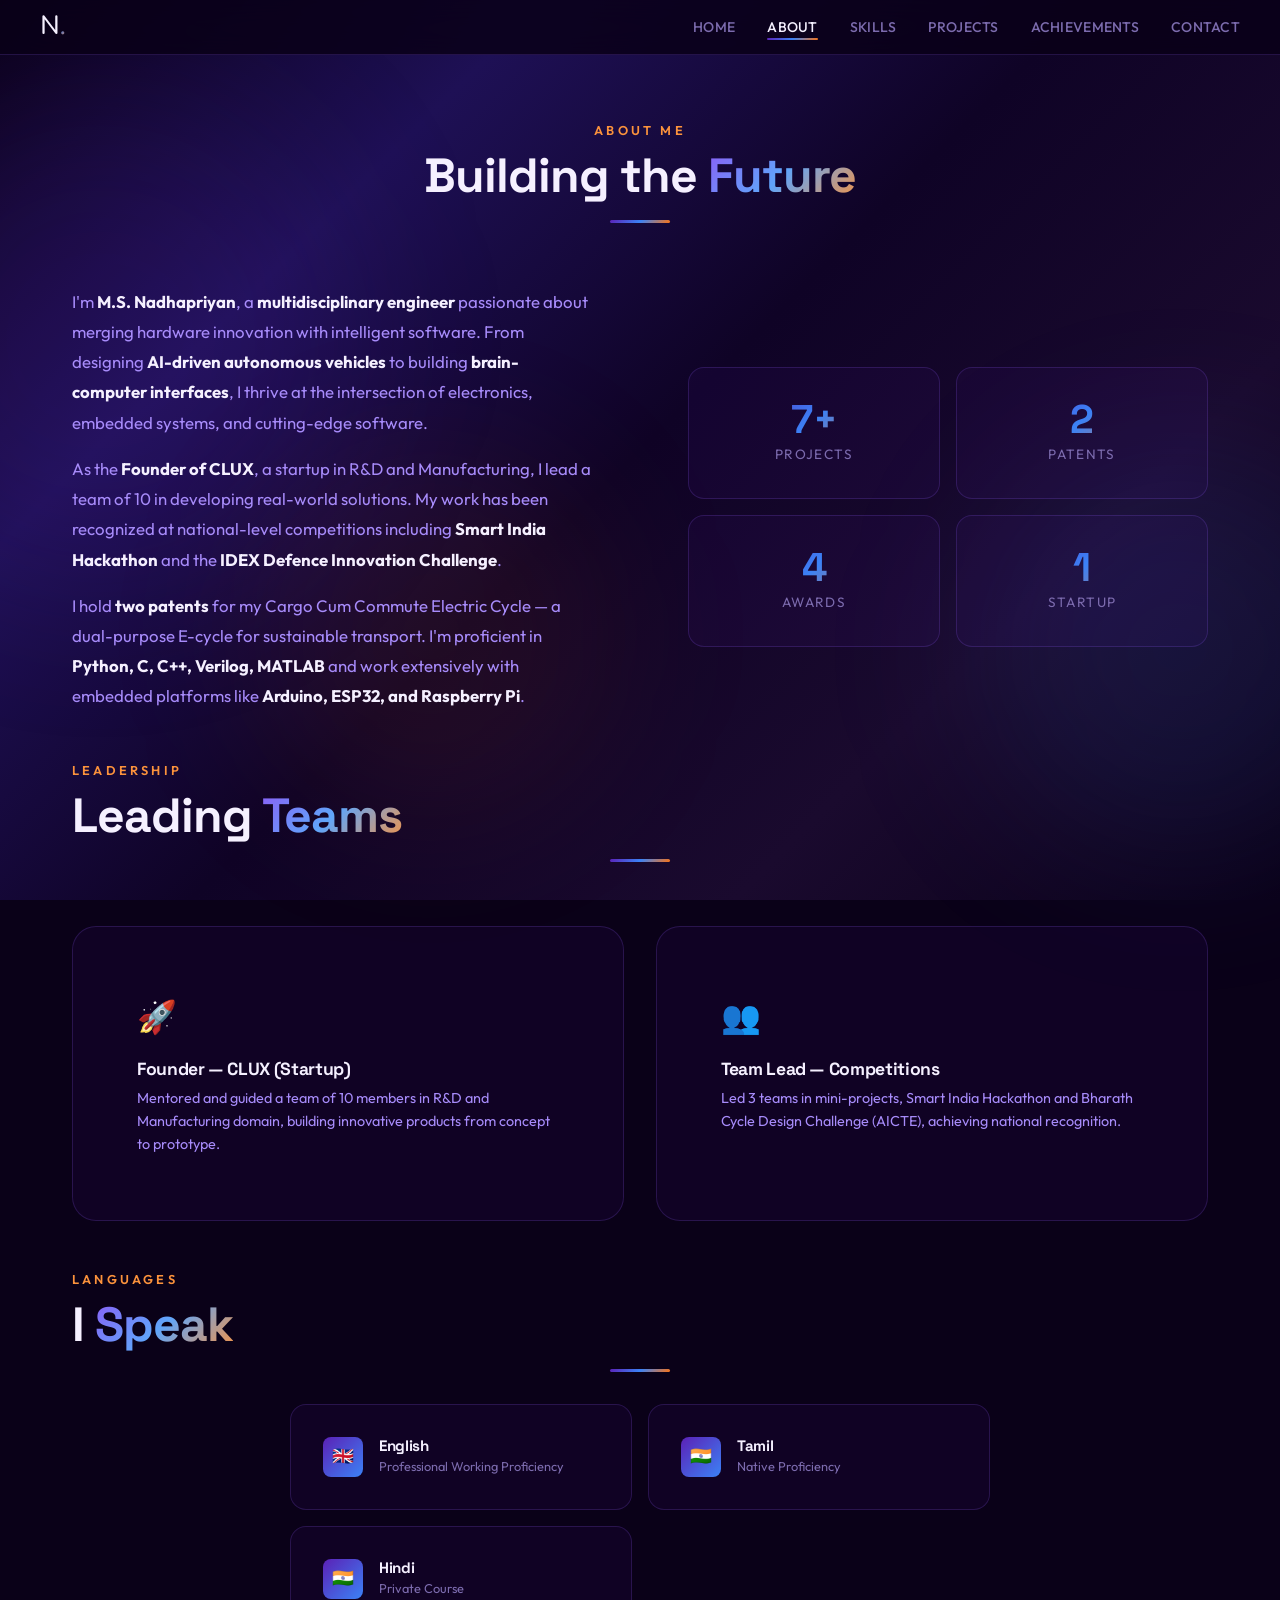
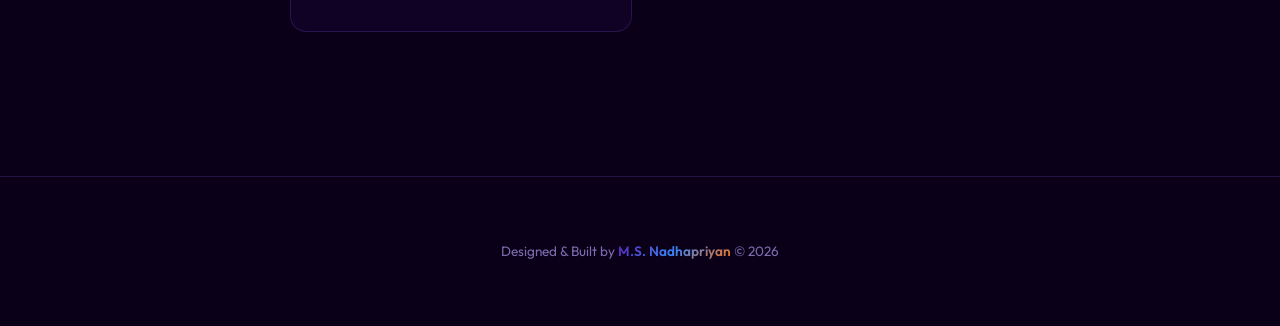
==== about.html @ 8fb8739f "Initial portfolio commit" ====
<!DOCTYPE html>
<html lang="en">
<head>
  <meta charset="UTF-8">
  <meta name="viewport" content="width=device-width, initial-scale=1.0">
  <title>About — M.S. Nadhapriyan</title>
  <meta name="description" content="Learn about M.S. Nadhapriyan — multidisciplinary engineer, patent holder, and startup founder.">
  <link rel="preconnect" href="https://fonts.googleapis.com">
  <link rel="preconnect" href="https://fonts.gstatic.com" crossorigin>
  <link href="https://fonts.googleapis.com/css2?family=Comfortaa:wght@400;500;600;700&family=Outfit:wght@300;400;500;600;700&family=Space+Grotesk:wght@400;500;600;700&display=swap" rel="stylesheet">
  <link rel="stylesheet" href="styles.css">
</head>
<body>
  <div class="orb orb--violet" aria-hidden="true"></div>
  <div class="orb orb--blue" aria-hidden="true"></div>
  <div class="orb orb--orange" aria-hidden="true"></div>

  <nav class="nav scrolled" id="navbar" role="navigation" aria-label="Main Navigation">
    <div class="nav__inner">
      <a href="index.html" class="nav__logo">N<span>.</span></a>
      <ul class="nav__links" id="nav-links">
        <li><a href="index.html" class="nav__link">Home</a></li>
        <li><a href="about.html" class="nav__link active">About</a></li>
        <li><a href="skills.html" class="nav__link">Skills</a></li>
        <li><a href="projects.html" class="nav__link">Projects</a></li>
        <li><a href="achievements.html" class="nav__link">Achievements</a></li>
        <li><a href="contact.html" class="nav__link">Contact</a></li>
      </ul>
      <button class="nav__hamburger" id="nav-hamburger" aria-label="Toggle navigation menu" aria-expanded="false">
        <span></span><span></span><span></span>
      </button>
    </div>
  </nav>

  <main class="page-content">
    <div class="page-header">
      <div class="container">
        <span class="section-label">About Me</span>
        <h1 class="section-title">Building the <span class="gradient-text">Future</span></h1>
        <div class="section-divider"></div>
      </div>
    </div>

    <section class="container">
      <div class="about__grid">
        <div class="about__text reveal">
          <p>
            I'm <strong>M.S. Nadhapriyan</strong>, a <strong>multidisciplinary engineer</strong> passionate about merging hardware innovation with intelligent software. From designing <strong>AI-driven autonomous vehicles</strong> to building <strong>brain-computer interfaces</strong>, I thrive at the intersection of electronics, embedded systems, and cutting-edge software.
          </p>
          <p>
            As the <strong>Founder of CLUX</strong>, a startup in R&D and Manufacturing, I lead a team of 10 in developing real-world solutions. My work has been recognized at national-level competitions including <strong>Smart India Hackathon</strong> and the <strong>IDEX Defence Innovation Challenge</strong>.
          </p>
          <p>
            I hold <strong>two patents</strong> for my Cargo Cum Commute Electric Cycle — a dual-purpose E-cycle for sustainable transport. I'm proficient in <strong>Python, C, C++, Verilog, MATLAB</strong> and work extensively with embedded platforms like <strong>Arduino, ESP32, and Raspberry Pi</strong>.
          </p>
        </div>

        <div class="about__stats reveal reveal-delay-2">
          <div class="stat-card" id="stat-projects">
            <div class="stat-card__number">7+</div>
            <div class="stat-card__label">Projects</div>
          </div>
          <div class="stat-card" id="stat-patents">
            <div class="stat-card__number">2</div>
            <div class="stat-card__label">Patents</div>
          </div>
          <div class="stat-card" id="stat-awards">
            <div class="stat-card__number">4</div>
            <div class="stat-card__label">Awards</div>
          </div>
          <div class="stat-card" id="stat-startup">
            <div class="stat-card__number">1</div>
            <div class="stat-card__label">Startup</div>
          </div>
        </div>
      </div>
    </section>

    <!-- Leadership -->
    <section class="container" style="padding-top: 2rem;">
      <div class="section-header reveal" style="margin-bottom: 2rem;">
        <span class="section-label">Leadership</span>
        <h2 class="section-title">Leading <span class="gradient-text">Teams</span></h2>
        <div class="section-divider"></div>
      </div>
      <div class="leadership__grid">
        <div class="leadership-card reveal reveal-delay-1" id="leadership-clux">
          <div class="leadership-card__icon">&#128640;</div>
          <h3 class="leadership-card__title">Founder — CLUX (Startup)</h3>
          <p class="leadership-card__desc">Mentored and guided a team of 10 members in R&D and Manufacturing domain, building innovative products from concept to prototype.</p>
        </div>
        <div class="leadership-card reveal reveal-delay-2" id="leadership-teams">
          <div class="leadership-card__icon">&#128101;</div>
          <h3 class="leadership-card__title">Team Lead — Competitions</h3>
          <p class="leadership-card__desc">Led 3 teams in mini-projects, Smart India Hackathon and Bharath Cycle Design Challenge (AICTE), achieving national recognition.</p>
        </div>
      </div>
    </section>

    <!-- Languages -->
    <section class="container" style="padding: 3rem 2rem;">
      <div class="section-header reveal" style="margin-bottom: 2rem;">
        <span class="section-label">Languages</span>
        <h2 class="section-title">I <span class="gradient-text">Speak</span></h2>
        <div class="section-divider"></div>
      </div>
      <div class="certifications__grid reveal" style="max-width: 700px;">
        <div class="cert-card">
          <div class="cert-card__icon">&#127468;&#127463;</div>
          <div>
            <h3 class="cert-card__title">English</h3>
            <p class="cert-card__org">Professional Working Proficiency</p>
          </div>
        </div>
        <div class="cert-card">
          <div class="cert-card__icon">&#127470;&#127475;</div>
          <div>
            <h3 class="cert-card__title">Tamil</h3>
            <p class="cert-card__org">Native Proficiency</p>
          </div>
        </div>
        <div class="cert-card">
          <div class="cert-card__icon">&#127470;&#127475;</div>
          <div>
            <h3 class="cert-card__title">Hindi</h3>
            <p class="cert-card__org">Private Course</p>
          </div>
        </div>
      </div>
    </section>
  </main>

  <footer class="footer">
    <p>Designed & Built by <span>M.S. Nadhapriyan</span> &copy; 2026</p>
  </footer>

  <script src="script.js"></script>
</body>
</html>
---- styles.css ----
/* ============================================================
   PORTFOLIO — M.S. NADHAPRIYAN
   Multi-Page Design System
   Violet-Blue-Orange Gradient · Funky Minimalist
   Fonts: Fredoka (name) + Space Grotesk (headings) + Outfit (body)
   ============================================================ */

/* --- CSS CUSTOM PROPERTIES --- */
:root {
  /* Gradient palette */
  --violet-deep: #2D1B69;
  --violet: #5B21B6;
  --violet-light: #8B5CF6;
  --blue: #3B82F6;
  --blue-light: #60A5FA;
  --orange: #F97316;
  --orange-light: #FB923C;
  --orange-warm: #FDBA74;
  --peach: #FED7AA;

  /* Backgrounds */
  --bg-dark: #0A0118;
  --bg-section: #0F0326;
  --bg-card: rgba(45, 27, 105, 0.25);
  --bg-gradient-hero: linear-gradient(135deg, #0A0118 0%, #1E1055 25%, #0F0326 50%, #1A0A2E 75%, #0A0118 100%);
  --bg-gradient-accent: linear-gradient(135deg, var(--violet) 0%, var(--blue) 50%, var(--orange) 100%);

  /* Glass */
  --glass-bg: rgba(91, 33, 182, 0.08);
  --glass-bg-hover: rgba(91, 33, 182, 0.15);
  --glass-border: rgba(139, 92, 246, 0.2);
  --glass-border-hover: rgba(139, 92, 246, 0.4);

  /* Text */
  --text-primary: #F5F0FF;
  --text-secondary: #A78BFA;
  --text-muted: #7C6BAE;
  --text-accent: var(--orange-light);

  /* Typography */
  --font-display: 'Comfortaa', sans-serif;
  --font-heading: 'Space Grotesk', sans-serif;
  --font-body: 'Outfit', sans-serif;

  /* Spacing */
  --space-xs: 0.25rem;
  --space-sm: 0.5rem;
  --space-md: 1rem;
  --space-lg: 2rem;
  --space-xl: 4rem;
  --space-2xl: 6rem;
  --space-3xl: 8rem;

  /* Radius */
  --radius-sm: 8px;
  --radius-md: 16px;
  --radius-lg: 24px;
  --radius-xl: 32px;
  --radius-full: 9999px;

  /* Shadows */
  --shadow-glow-violet: 0 0 30px rgba(139, 92, 246, 0.3);
  --shadow-glow-orange: 0 0 30px rgba(249, 115, 22, 0.3);
  --shadow-card: 0 8px 32px rgba(0, 0, 0, 0.3);
  --shadow-card-hover: 0 16px 48px rgba(139, 92, 246, 0.2);

  /* Transitions */
  --ease-out-expo: cubic-bezier(0.16, 1, 0.3, 1);
  --ease-out-back: cubic-bezier(0.34, 1.56, 0.64, 1);
  --transition-fast: 0.2s var(--ease-out-expo);
  --transition-med: 0.4s var(--ease-out-expo);
  --transition-slow: 0.6s var(--ease-out-expo);
}

/* --- RESET & BASE --- */
*, *::before, *::after {
  margin: 0; padding: 0; box-sizing: border-box;
}

html {
  scroll-behavior: smooth;
  font-size: 16px;
  -webkit-font-smoothing: antialiased;
  -moz-osx-font-smoothing: grayscale;
}

body {
  font-family: var(--font-body);
  background: var(--bg-dark);
  color: var(--text-primary);
  line-height: 1.6;
  overflow-x: hidden;
  position: relative;
  min-height: 100vh;
}

body::before {
  content: '';
  position: fixed;
  inset: 0;
  background: var(--bg-gradient-hero);
  z-index: -2;
}

h1, h2, h3, h4, h5, h6 {
  font-family: var(--font-heading);
  font-weight: 700;
  line-height: 1.15;
  letter-spacing: -0.02em;
}

a { color: var(--text-accent); text-decoration: none; transition: color var(--transition-fast); }
a:hover { color: var(--orange); }
img { max-width: 100%; display: block; }
ul, ol { list-style: none; }

section {
  position: relative;
  padding: var(--space-3xl) var(--space-lg);
}

.container {
  max-width: 1200px;
  margin: 0 auto;
  padding: 0 var(--space-lg);
}

/* --- FLOATING ORBS --- */
.orb {
  position: fixed;
  border-radius: 50%;
  filter: blur(80px);
  z-index: -1;
  pointer-events: none;
}
.orb--violet {
  width: 500px; height: 500px;
  background: rgba(91, 33, 182, 0.12);
  top: 10%; left: -150px;
  animation: orbFloat 25s ease-in-out infinite;
}
.orb--blue {
  width: 400px; height: 400px;
  background: rgba(59, 130, 246, 0.1);
  top: 50%; right: -100px;
  animation: orbFloat 30s ease-in-out infinite reverse;
}
.orb--orange {
  width: 350px; height: 350px;
  background: rgba(249, 115, 22, 0.08);
  bottom: 10%; left: 20%;
  animation: orbFloat 22s ease-in-out infinite 5s;
}

/* ============================================================
   NAVIGATION (shared across pages)
   ============================================================ */
.nav {
  position: fixed;
  top: 0; left: 0; right: 0;
  z-index: 1000;
  padding: var(--space-md) var(--space-lg);
  transition: all var(--transition-med);
}

.nav.scrolled {
  background: rgba(10, 1, 24, 0.85);
  backdrop-filter: blur(20px);
  -webkit-backdrop-filter: blur(20px);
  border-bottom: 1px solid var(--glass-border);
  padding: var(--space-sm) var(--space-lg);
}

.nav__inner {
  max-width: 1200px;
  margin: 0 auto;
  display: flex;
  justify-content: space-between;
  align-items: center;
}

.nav__logo {
  font-family: var(--font-display);
  font-size: 1.5rem;
  font-weight: 600;
  color: var(--text-primary);
}
.nav__logo span {
  background: var(--bg-gradient-accent);
  -webkit-background-clip: text;
  background-clip: text;
  -webkit-text-fill-color: transparent;
}

.nav__links {
  display: flex;
  gap: var(--space-lg);
  align-items: center;
}

.nav__link {
  font-family: var(--font-body);
  font-size: 0.875rem;
  font-weight: 500;
  color: var(--text-muted);
  transition: all var(--transition-fast);
  position: relative;
  letter-spacing: 0.02em;
  text-transform: uppercase;
}
.nav__link::after {
  content: '';
  position: absolute;
  bottom: -4px; left: 0;
  width: 0; height: 2px;
  background: var(--bg-gradient-accent);
  transition: width var(--transition-med);
  border-radius: var(--radius-full);
}
.nav__link:hover, .nav__link.active {
  color: var(--text-primary);
}
.nav__link:hover::after, .nav__link.active::after {
  width: 100%;
}

.nav__hamburger {
  display: none;
  flex-direction: column;
  gap: 5px;
  cursor: pointer;
  background: none;
  border: none;
  padding: 4px;
}
.nav__hamburger span {
  width: 24px; height: 2px;
  background: var(--text-primary);
  border-radius: 2px;
  transition: all var(--transition-fast);
}

/* ============================================================
   PAGE TRANSITION
   ============================================================ */
.page-content {
  opacity: 0;
  transform: translateY(20px);
  animation: pageEnter 0.6s var(--ease-out-expo) 0.1s forwards;
}

@keyframes pageEnter {
  to { opacity: 1; transform: translateY(0); }
}

/* ============================================================
   HERO (index.html)
   ============================================================ */
.hero {
  min-height: 100vh;
  display: flex;
  align-items: center;
  justify-content: center;
  text-align: center;
  position: relative;
  padding: var(--space-3xl) var(--space-lg) 140px;
  overflow: hidden;
}

.hero__bg-grid {
  position: absolute;
  inset: 0;
  background-image:
    linear-gradient(rgba(139, 92, 246, 0.05) 1px, transparent 1px),
    linear-gradient(90deg, rgba(139, 92, 246, 0.05) 1px, transparent 1px);
  background-size: 60px 60px;
  mask-image: radial-gradient(ellipse 60% 60% at 50% 50%, black 20%, transparent 100%);
  -webkit-mask-image: radial-gradient(ellipse 60% 60% at 50% 50%, black 20%, transparent 100%);
}

.hero__content {
  position: relative;
  z-index: 1;
  max-width: 900px;
}

.hero__greeting {
  font-family: var(--font-body);
  font-size: clamp(0.875rem, 1.5vw, 1.125rem);
  font-weight: 500;
  color: var(--text-accent);
  text-transform: uppercase;
  letter-spacing: 0.2em;
  margin-bottom: var(--space-md);
  opacity: 0;
  animation: fadeSlideUp 0.8s var(--ease-out-expo) 0.2s forwards;
}

/* THE NAME — Comfortaa (Anita-style geometric rounded font) */
.hero__name {
  font-family: var(--font-display);
  font-size: clamp(3.5rem, 10vw, 7.5rem);
  font-weight: 700;
  line-height: 1;
  letter-spacing: -0.05em;
  margin-bottom: var(--space-md);
  opacity: 0;
  animation: fadeSlideUp 0.8s var(--ease-out-expo) 0.4s forwards;
}

.hero__name .gradient-text {
  background: linear-gradient(135deg, var(--violet-light) 0%, var(--blue-light) 40%, var(--orange) 80%);
  -webkit-background-clip: text;
  background-clip: text;
  -webkit-text-fill-color: transparent;
  background-size: 200% auto;
  animation: gradientShift 6s ease-in-out infinite;
}

.hero__tagline {
  font-size: clamp(1rem, 2.5vw, 1.5rem);
  color: var(--text-secondary);
  font-weight: 400;
  margin-bottom: var(--space-xl);
  opacity: 0;
  animation: fadeSlideUp 0.8s var(--ease-out-expo) 0.6s forwards;
}

.hero__cta-group {
  display: flex;
  gap: var(--space-md);
  justify-content: center;
  flex-wrap: wrap;
  opacity: 0;
  animation: fadeSlideUp 0.8s var(--ease-out-expo) 0.8s forwards;
}

.hero__scroll-indicator {
  position: absolute;
  bottom: var(--space-xl);
  left: 50%;
  transform: translateX(-50%);
  display: flex;
  flex-direction: column;
  align-items: center;
  gap: var(--space-sm);
  opacity: 0;
  animation: fadeSlideUp 0.8s var(--ease-out-expo) 1.2s forwards;
}
.hero__scroll-indicator span {
  font-size: 0.75rem;
  color: var(--text-muted);
  text-transform: uppercase;
  letter-spacing: 0.15em;
}
.hero__scroll-line {
  width: 1px; height: 40px;
  background: linear-gradient(to bottom, var(--violet-light), transparent);
  animation: scrollPulse 2s ease-in-out infinite;
}

/* Navigation cards on hero page */
.hero__nav-grid {
  display: grid;
  grid-template-columns: repeat(auto-fit, minmax(180px, 1fr));
  gap: var(--space-md);
  max-width: 800px;
  margin: var(--space-2xl) auto 0;
  opacity: 0;
  animation: fadeSlideUp 0.8s var(--ease-out-expo) 1s forwards;
}

.hero__nav-card {
  background: var(--glass-bg);
  border: 1px solid var(--glass-border);
  border-radius: var(--radius-md);
  padding: var(--space-lg) var(--space-md);
  text-align: center;
  transition: all var(--transition-med);
  backdrop-filter: blur(10px);
  -webkit-backdrop-filter: blur(10px);
  cursor: pointer;
  color: var(--text-secondary);
}
.hero__nav-card:hover {
  background: var(--glass-bg-hover);
  border-color: var(--violet-light);
  transform: translateY(-6px);
  box-shadow: var(--shadow-card-hover);
  color: var(--text-primary);
}
.hero__nav-card-icon {
  font-size: 2rem;
  margin-bottom: var(--space-sm);
  display: block;
}
.hero__nav-card-label {
  font-family: var(--font-heading);
  font-size: 0.9rem;
  font-weight: 600;
}

/* ============================================================
   BUTTONS
   ============================================================ */
.btn {
  font-family: var(--font-body);
  font-size: 0.9rem;
  font-weight: 600;
  padding: 0.85rem 2rem;
  border-radius: var(--radius-full);
  border: none;
  cursor: pointer;
  transition: all var(--transition-med);
  position: relative;
  overflow: hidden;
  display: inline-flex;
  align-items: center;
  gap: var(--space-sm);
  letter-spacing: 0.02em;
}
.btn--primary {
  background: var(--bg-gradient-accent);
  color: white;
  background-size: 200% auto;
}
.btn--primary:hover {
  background-position: right center;
  transform: translateY(-2px);
  box-shadow: 0 8px 30px rgba(139, 92, 246, 0.4);
}
.btn--outline {
  background: transparent;
  color: var(--text-primary);
  border: 1px solid var(--glass-border);
}
.btn--outline:hover {
  background: var(--glass-bg-hover);
  border-color: var(--glass-border-hover);
  transform: translateY(-2px);
}
.btn--back {
  background: var(--glass-bg);
  color: var(--text-secondary);
  border: 1px solid var(--glass-border);
  padding: 0.6rem 1.5rem;
  font-size: 0.85rem;
}
.btn--back:hover {
  background: var(--glass-bg-hover);
  color: var(--text-primary);
}

/* ============================================================
   SECTION HEADERS (shared)
   ============================================================ */
.page-header {
  padding-top: 120px;
  padding-bottom: var(--space-xl);
  text-align: center;
}

.section-label {
  font-family: var(--font-body);
  font-size: 0.8rem;
  font-weight: 600;
  color: var(--text-accent);
  text-transform: uppercase;
  letter-spacing: 0.25em;
  margin-bottom: var(--space-sm);
  display: block;
}

.section-title {
  font-size: clamp(2rem, 4vw, 3rem);
  color: var(--text-primary);
}

.section-title .gradient-text {
  background: linear-gradient(135deg, var(--violet-light), var(--blue-light), var(--orange-light));
  -webkit-background-clip: text;
  background-clip: text;
  -webkit-text-fill-color: transparent;
}

.section-divider {
  width: 60px; height: 3px;
  background: var(--bg-gradient-accent);
  border-radius: var(--radius-full);
  margin: var(--space-md) auto 0;
}

/* ============================================================
   ABOUT PAGE
   ============================================================ */
.about__grid {
  display: grid;
  grid-template-columns: 1fr 1fr;
  gap: var(--space-2xl);
  align-items: center;
}

.about__text p {
  font-size: 1.05rem;
  color: var(--text-secondary);
  margin-bottom: var(--space-md);
  line-height: 1.8;
}
.about__text p strong { color: var(--text-primary); }

.about__stats {
  display: grid;
  grid-template-columns: repeat(2, 1fr);
  gap: var(--space-md);
}

.stat-card {
  background: var(--glass-bg);
  border: 1px solid var(--glass-border);
  border-radius: var(--radius-md);
  padding: var(--space-lg);
  text-align: center;
  backdrop-filter: blur(10px);
  -webkit-backdrop-filter: blur(10px);
  transition: all var(--transition-med);
}
.stat-card:hover {
  background: var(--glass-bg-hover);
  border-color: var(--glass-border-hover);
  transform: translateY(-4px);
  box-shadow: var(--shadow-card-hover);
}
.stat-card__number {
  font-family: var(--font-heading);
  font-size: 2.5rem;
  font-weight: 700;
  background: var(--bg-gradient-accent);
  -webkit-background-clip: text;
  background-clip: text;
  -webkit-text-fill-color: transparent;
  line-height: 1;
  margin-bottom: var(--space-xs);
}
.stat-card__label {
  font-size: 0.85rem;
  color: var(--text-muted);
  text-transform: uppercase;
  letter-spacing: 0.1em;
}

/* Leadership */
.leadership__grid {
  display: grid;
  grid-template-columns: repeat(auto-fit, minmax(300px, 1fr));
  gap: var(--space-lg);
  margin-top: var(--space-xl);
}
.leadership-card {
  background: var(--glass-bg);
  border: 1px solid var(--glass-border);
  border-radius: var(--radius-lg);
  padding: var(--space-xl);
  backdrop-filter: blur(10px);
  -webkit-backdrop-filter: blur(10px);
  transition: all var(--transition-med);
}
.leadership-card:hover {
  background: var(--glass-bg-hover);
  transform: translateY(-4px);
  box-shadow: var(--shadow-card-hover);
}
.leadership-card__icon { font-size: 2rem; margin-bottom: var(--space-md); }
.leadership-card__title {
  font-family: var(--font-heading);
  font-size: 1.1rem;
  color: var(--text-primary);
  margin-bottom: var(--space-sm);
}
.leadership-card__desc {
  font-size: 0.9rem;
  color: var(--text-secondary);
  line-height: 1.6;
}

/* ============================================================
   SKILLS PAGE
   ============================================================ */
.skills__grid {
  display: grid;
  grid-template-columns: repeat(auto-fit, minmax(280px, 1fr));
  gap: var(--space-lg);
}

.skill-card {
  background: var(--glass-bg);
  border: 1px solid var(--glass-border);
  border-radius: var(--radius-lg);
  padding: var(--space-xl) var(--space-lg);
  transition: all var(--transition-med);
  backdrop-filter: blur(10px);
  -webkit-backdrop-filter: blur(10px);
  position: relative;
  overflow: hidden;
}
.skill-card::before {
  content: '';
  position: absolute;
  top: 0; left: 0; right: 0;
  height: 3px;
  background: var(--bg-gradient-accent);
  transform: scaleX(0);
  transform-origin: left;
  transition: transform var(--transition-med);
}
.skill-card:hover {
  background: var(--glass-bg-hover);
  border-color: var(--glass-border-hover);
  transform: translateY(-6px);
  box-shadow: var(--shadow-card-hover);
}
.skill-card:hover::before { transform: scaleX(1); }

.skill-card__icon {
  width: 48px; height: 48px;
  border-radius: var(--radius-md);
  background: var(--bg-gradient-accent);
  display: flex;
  align-items: center;
  justify-content: center;
  font-size: 1.5rem;
  margin-bottom: var(--space-md);
}
.skill-card__title {
  font-family: var(--font-heading);
  font-size: 1.2rem;
  margin-bottom: var(--space-sm);
  color: var(--text-primary);
}
.skill-card__items { display: flex; flex-wrap: wrap; gap: var(--space-sm); }

.skill-tag {
  font-size: 0.8rem;
  padding: 0.3rem 0.75rem;
  background: rgba(139, 92, 246, 0.1);
  border: 1px solid rgba(139, 92, 246, 0.15);
  border-radius: var(--radius-full);
  color: var(--text-secondary);
  transition: all var(--transition-fast);
}
.skill-tag:hover {
  background: rgba(139, 92, 246, 0.2);
  border-color: var(--violet-light);
  color: var(--text-primary);
}

/* ============================================================
   PROJECTS PAGE — 3D CAROUSEL
   ============================================================ */
.projects-page {
  padding-top: 100px;
  min-height: 100vh;
}

.carousel {
  position: relative;
  width: 100%;
  max-width: 1400px;
  margin: 0 auto;
  perspective: 1200px;
}

.carousel__viewport {
  position: relative;
  width: 100%;
  height: 480px;
  display: flex;
  align-items: center;
  justify-content: center;
  overflow: visible;
}

.carousel__track {
  position: relative;
  width: 100%;
  height: 100%;
  display: flex;
  align-items: center;
  justify-content: center;
}

.carousel__card {
  position: absolute;
  width: 300px;
  height: 400px;
  border-radius: var(--radius-xl);
  overflow: hidden;
  cursor: pointer;
  transition: all 0.7s var(--ease-out-expo);
  will-change: transform, filter, opacity;
  background: var(--bg-card);
  border: 1px solid var(--glass-border);
  box-shadow: var(--shadow-card);
}

.carousel__card-image {
  width: 100%;
  height: 100%;
  object-fit: cover;
  transition: transform 0.7s var(--ease-out-expo);
}

.carousel__card-overlay {
  position: absolute;
  inset: 0;
  background: linear-gradient(180deg, transparent 40%, rgba(10, 1, 24, 0.9) 100%);
  display: flex;
  flex-direction: column;
  justify-content: flex-end;
  padding: var(--space-lg);
  opacity: 0;
  transition: opacity 0.5s var(--ease-out-expo);
}
.carousel__card.active .carousel__card-overlay { opacity: 1; }

.carousel__card-category {
  font-size: 0.7rem;
  font-weight: 600;
  text-transform: uppercase;
  letter-spacing: 0.15em;
  color: var(--text-accent);
  margin-bottom: var(--space-xs);
}
.carousel__card-title {
  font-family: var(--font-heading);
  font-size: 1.1rem;
  color: var(--text-primary);
  line-height: 1.3;
}
.carousel__card-hint {
  font-size: 0.75rem;
  color: var(--text-muted);
  margin-top: var(--space-sm);
  opacity: 0;
  transition: opacity 0.3s ease;
}
.carousel__card.active .carousel__card-hint { opacity: 1; }

/* Carousel card states */
.carousel__card.active {
  z-index: 10;
  transform: translateX(0) scale(1) rotateY(0);
  filter: blur(0) brightness(1);
  opacity: 1;
  box-shadow: 0 20px 60px rgba(139, 92, 246, 0.3), 0 0 80px rgba(91, 33, 182, 0.15);
  border-color: var(--violet-light);
}
.carousel__card.active .carousel__card-image { transform: scale(1.05); }

.carousel__card.prev-1 {
  z-index: 5;
  transform: translateX(-340px) scale(0.85) rotateY(8deg);
  filter: blur(3px) brightness(0.7);
  opacity: 0.7;
}
.carousel__card.next-1 {
  z-index: 5;
  transform: translateX(340px) scale(0.85) rotateY(-8deg);
  filter: blur(3px) brightness(0.7);
  opacity: 0.7;
}
.carousel__card.prev-2 {
  z-index: 2;
  transform: translateX(-600px) scale(0.7) rotateY(15deg);
  filter: blur(6px) brightness(0.5);
  opacity: 0.4;
}
.carousel__card.next-2 {
  z-index: 2;
  transform: translateX(600px) scale(0.7) rotateY(-15deg);
  filter: blur(6px) brightness(0.5);
  opacity: 0.4;
}
.carousel__card.hidden-card {
  z-index: 0;
  transform: translateX(0) scale(0.5);
  filter: blur(10px) brightness(0.3);
  opacity: 0;
  pointer-events: none;
}

/* Carousel controls */
.carousel__controls {
  display: flex;
  justify-content: center;
  align-items: center;
  gap: var(--space-lg);
  margin-top: var(--space-lg);
}
.carousel__btn {
  width: 48px; height: 48px;
  border-radius: 50%;
  background: var(--glass-bg);
  border: 1px solid var(--glass-border);
  color: var(--text-primary);
  font-size: 1.2rem;
  cursor: pointer;
  transition: all var(--transition-fast);
  display: flex;
  align-items: center;
  justify-content: center;
  backdrop-filter: blur(10px);
  -webkit-backdrop-filter: blur(10px);
}
.carousel__btn:hover {
  background: var(--glass-bg-hover);
  border-color: var(--violet-light);
  box-shadow: var(--shadow-glow-violet);
  transform: scale(1.1);
}
.carousel__dots { display: flex; gap: var(--space-sm); }
.carousel__dot {
  width: 8px; height: 8px;
  border-radius: 50%;
  background: var(--text-muted);
  border: none;
  cursor: pointer;
  transition: all var(--transition-fast);
  padding: 0;
}
.carousel__dot.active {
  width: 28px;
  border-radius: var(--radius-full);
  background: var(--bg-gradient-accent);
}

/* ============================================================
   PROJECT DETAIL OVERLAY — Pull-Out Animation
   ============================================================ */
.project-overlay {
  position: fixed;
  inset: 0;
  z-index: 2000;
  background: rgba(10, 1, 24, 0.92);
  backdrop-filter: blur(25px);
  -webkit-backdrop-filter: blur(25px);
  display: flex;
  align-items: center;
  justify-content: center;
  opacity: 0;
  visibility: hidden;
  transition: all 0.5s var(--ease-out-expo);
}
.project-overlay.active {
  opacity: 1;
  visibility: visible;
}

.project-overlay__inner {
  width: 90%;
  max-width: 1200px;
  height: 80vh;
  max-height: 650px;
  display: grid;
  grid-template-columns: 420px 1fr;
  gap: var(--space-xl);
  align-items: center;
  padding: var(--space-xl);
}

.project-overlay__image-wrap {
  width: 100%;
  height: 100%;
  max-height: 520px;
  border-radius: var(--radius-xl);
  overflow: hidden;
  box-shadow: 0 20px 80px rgba(139, 92, 246, 0.3);
  border: 1px solid var(--glass-border-hover);
  transform: translateX(-80px) scale(0.8) rotateY(10deg);
  opacity: 0;
  transition: all 0.7s var(--ease-out-expo) 0.15s;
}
.project-overlay.active .project-overlay__image-wrap {
  transform: translateX(0) scale(1) rotateY(0);
  opacity: 1;
}

.project-overlay__image {
  width: 100%;
  height: 100%;
  object-fit: cover;
}

.project-overlay__details {
  overflow-y: auto;
  max-height: 80vh;
  padding-right: var(--space-md);
  transform: translateX(60px);
  opacity: 0;
  transition: all 0.6s var(--ease-out-expo) 0.35s;
}
.project-overlay.active .project-overlay__details {
  transform: translateX(0);
  opacity: 1;
}

/* Custom scrollbar for detail panel */
.project-overlay__details::-webkit-scrollbar { width: 4px; }
.project-overlay__details::-webkit-scrollbar-track { background: transparent; }
.project-overlay__details::-webkit-scrollbar-thumb {
  background: var(--glass-border);
  border-radius: var(--radius-full);
}

.project-overlay__close {
  position: absolute;
  top: var(--space-lg);
  right: var(--space-lg);
  width: 44px; height: 44px;
  border-radius: 50%;
  background: var(--glass-bg);
  border: 1px solid var(--glass-border);
  color: var(--text-primary);
  font-size: 1.2rem;
  cursor: pointer;
  display: flex;
  align-items: center;
  justify-content: center;
  transition: all var(--transition-fast);
  z-index: 10;
  backdrop-filter: blur(10px);
  -webkit-backdrop-filter: blur(10px);
}
.project-overlay__close:hover {
  background: var(--glass-bg-hover);
  border-color: var(--orange);
  transform: rotate(90deg) scale(1.1);
}

.project-overlay__category {
  font-size: 0.75rem;
  font-weight: 600;
  text-transform: uppercase;
  letter-spacing: 0.2em;
  color: var(--text-accent);
  margin-bottom: var(--space-sm);
}

.project-overlay__title {
  font-family: var(--font-heading);
  font-size: clamp(1.5rem, 3vw, 2.2rem);
  color: var(--text-primary);
  margin-bottom: var(--space-lg);
  line-height: 1.2;
}

.detail-block {
  margin-bottom: var(--space-lg);
}

.detail-block__label {
  font-family: var(--font-heading);
  font-size: 0.8rem;
  font-weight: 600;
  text-transform: uppercase;
  letter-spacing: 0.15em;
  color: var(--violet-light);
  margin-bottom: var(--space-sm);
  display: flex;
  align-items: center;
  gap: var(--space-sm);
}
.detail-block__label::before {
  content: '';
  width: 12px; height: 2px;
  background: var(--bg-gradient-accent);
  border-radius: var(--radius-full);
}

.detail-block__content {
  font-size: 0.95rem;
  color: var(--text-secondary);
  line-height: 1.7;
}

.detail-block__tags {
  display: flex;
  flex-wrap: wrap;
  gap: var(--space-sm);
}

.detail-tag {
  font-size: 0.78rem;
  padding: 0.35rem 0.85rem;
  background: rgba(139, 92, 246, 0.1);
  border: 1px solid rgba(139, 92, 246, 0.2);
  border-radius: var(--radius-full);
  color: var(--text-secondary);
}

.detail-tag--orange {
  background: rgba(249, 115, 22, 0.1);
  border-color: rgba(249, 115, 22, 0.2);
  color: var(--orange-light);
}

.detail-tag--blue {
  background: rgba(59, 130, 246, 0.1);
  border-color: rgba(59, 130, 246, 0.2);
  color: var(--blue-light);
}

/* ============================================================
   ACHIEVEMENTS PAGE
   ============================================================ */
.achievements__timeline {
  position: relative;
  max-width: 700px;
  margin: 0 auto;
  padding-left: 40px;
}
.achievements__timeline::before {
  content: '';
  position: absolute;
  top: 0; left: 14px;
  width: 2px; height: 100%;
  background: linear-gradient(to bottom, var(--violet-light), var(--blue), var(--orange));
  border-radius: var(--radius-full);
}

.achievement-item {
  position: relative;
  margin-bottom: var(--space-xl);
  padding-left: var(--space-lg);
}
.achievement-item__dot {
  position: absolute;
  left: -33px; top: 6px;
  width: 16px; height: 16px;
  border-radius: 50%;
  background: var(--bg-gradient-accent);
  border: 3px solid var(--bg-dark);
  box-shadow: 0 0 15px rgba(139, 92, 246, 0.5);
}
.achievement-item__card {
  background: var(--glass-bg);
  border: 1px solid var(--glass-border);
  border-radius: var(--radius-md);
  padding: var(--space-lg);
  backdrop-filter: blur(10px);
  -webkit-backdrop-filter: blur(10px);
  transition: all var(--transition-med);
}
.achievement-item__card:hover {
  background: var(--glass-bg-hover);
  border-color: var(--glass-border-hover);
  transform: translateX(8px);
  box-shadow: var(--shadow-card-hover);
}
.achievement-item__emoji { font-size: 1.5rem; margin-bottom: var(--space-sm); display: inline-block; }
.achievement-item__title {
  font-family: var(--font-heading);
  font-size: 1.1rem;
  color: var(--text-primary);
  margin-bottom: var(--space-xs);
}
.achievement-item__desc {
  font-size: 0.9rem;
  color: var(--text-secondary);
  line-height: 1.6;
}

/* Certifications grid */
.certifications__grid {
  display: grid;
  grid-template-columns: repeat(auto-fit, minmax(300px, 1fr));
  gap: var(--space-md);
  max-width: 900px;
  margin: 0 auto;
}
.cert-card {
  background: var(--glass-bg);
  border: 1px solid var(--glass-border);
  border-radius: var(--radius-md);
  padding: var(--space-lg);
  backdrop-filter: blur(10px);
  -webkit-backdrop-filter: blur(10px);
  transition: all var(--transition-med);
  display: flex;
  align-items: flex-start;
  gap: var(--space-md);
}
.cert-card:hover {
  background: var(--glass-bg-hover);
  border-color: var(--glass-border-hover);
  transform: translateY(-4px);
  box-shadow: var(--shadow-card-hover);
}
.cert-card__icon {
  flex-shrink: 0;
  width: 40px; height: 40px;
  border-radius: var(--radius-sm);
  background: linear-gradient(135deg, var(--violet), var(--blue));
  display: flex;
  align-items: center;
  justify-content: center;
  font-size: 1.1rem;
}
.cert-card__title { font-family: var(--font-heading); font-size: 0.95rem; color: var(--text-primary); margin-bottom: 2px; }
.cert-card__org { font-size: 0.8rem; color: var(--text-muted); }
.cert-card__badge {
  font-size: 0.65rem;
  padding: 0.15rem 0.5rem;
  background: rgba(249, 115, 22, 0.15);
  color: var(--orange-light);
  border-radius: var(--radius-full);
  margin-top: 4px;
  display: inline-block;
}

/* Patents */
.patents__grid {
  display: grid;
  grid-template-columns: repeat(auto-fit, minmax(320px, 1fr));
  gap: var(--space-lg);
  max-width: 800px;
  margin: 0 auto;
}
.patent-card {
  background: var(--glass-bg);
  border: 1px solid var(--glass-border);
  border-radius: var(--radius-lg);
  padding: var(--space-xl);
  backdrop-filter: blur(10px);
  -webkit-backdrop-filter: blur(10px);
  transition: all var(--transition-med);
  text-align: center;
  position: relative;
  overflow: hidden;
}
.patent-card::before {
  content: '';
  position: absolute;
  top: -50%; left: -50%;
  width: 200%; height: 200%;
  background: conic-gradient(from 0deg, transparent, rgba(139, 92, 246, 0.1), transparent, rgba(249, 115, 22, 0.1), transparent);
  animation: patentGlow 8s linear infinite;
}
.patent-card > * { position: relative; z-index: 1; }
.patent-card:hover {
  transform: translateY(-6px);
  box-shadow: var(--shadow-card-hover);
}
.patent-card__icon { font-size: 2.5rem; margin-bottom: var(--space-md); }
.patent-card__type {
  font-size: 0.75rem;
  font-weight: 600;
  text-transform: uppercase;
  letter-spacing: 0.15em;
  color: var(--text-accent);
  margin-bottom: var(--space-xs);
}
.patent-card__title {
  font-family: var(--font-heading);
  font-size: 1.1rem;
  color: var(--text-primary);
}

/* ============================================================
   CONTACT PAGE
   ============================================================ */
.contact__content {
  max-width: 600px;
  margin: 0 auto;
  text-align: center;
}
.contact__subtitle {
  font-size: 1.1rem;
  color: var(--text-secondary);
  margin-bottom: var(--space-xl);
  line-height: 1.7;
}
.contact__links {
  display: flex;
  justify-content: center;
  gap: var(--space-md);
  flex-wrap: wrap;
}
.contact__link {
  display: flex;
  align-items: center;
  gap: var(--space-sm);
  padding: 0.8rem 1.5rem;
  background: var(--glass-bg);
  border: 1px solid var(--glass-border);
  border-radius: var(--radius-full);
  color: var(--text-secondary);
  transition: all var(--transition-med);
  font-size: 0.9rem;
  backdrop-filter: blur(10px);
  -webkit-backdrop-filter: blur(10px);
}
.contact__link:hover {
  background: var(--glass-bg-hover);
  border-color: var(--violet-light);
  color: var(--text-primary);
  transform: translateY(-3px);
  box-shadow: var(--shadow-glow-violet);
}
.contact__link-icon { font-size: 1.1rem; }

/* ============================================================
   FOOTER (shared)
   ============================================================ */
.footer {
  text-align: center;
  padding: var(--space-xl) var(--space-lg);
  border-top: 1px solid var(--glass-border);
  color: var(--text-muted);
  font-size: 0.85rem;
  margin-top: var(--space-2xl);
}
.footer span {
  background: var(--bg-gradient-accent);
  -webkit-background-clip: text;
  background-clip: text;
  -webkit-text-fill-color: transparent;
  font-weight: 600;
}

/* ============================================================
   SCROLL REVEAL
   ============================================================ */
.reveal {
  opacity: 0;
  transform: translateY(40px);
  transition: all 0.8s var(--ease-out-expo);
}
.reveal.revealed { opacity: 1; transform: translateY(0); }

.reveal-delay-1 { transition-delay: 0.1s; }
.reveal-delay-2 { transition-delay: 0.2s; }
.reveal-delay-3 { transition-delay: 0.3s; }
.reveal-delay-4 { transition-delay: 0.4s; }
.reveal-delay-5 { transition-delay: 0.5s; }

/* ============================================================
   KEYFRAMES
   ============================================================ */
@keyframes fadeSlideUp {
  from { opacity: 0; transform: translateY(30px); }
  to { opacity: 1; transform: translateY(0); }
}
@keyframes gradientShift {
  0%, 100% { background-position: 0% 50%; }
  50% { background-position: 100% 50%; }
}
@keyframes orbFloat {
  0%, 100% { transform: translate(0, 0); }
  25% { transform: translate(30px, -40px); }
  50% { transform: translate(-20px, 20px); }
  75% { transform: translate(40px, 10px); }
}
@keyframes scrollPulse {
  0%, 100% { opacity: 0.3; transform: scaleY(1); }
  50% { opacity: 1; transform: scaleY(1.2); }
}
@keyframes patentGlow {
  from { transform: rotate(0deg); }
  to { transform: rotate(360deg); }
}

/* ============================================================
   RESPONSIVE
   ============================================================ */
@media (max-width: 1024px) {
  .carousel__card { width: 260px; height: 360px; }
  .carousel__card.prev-1 { transform: translateX(-280px) scale(0.82) rotateY(8deg); }
  .carousel__card.next-1 { transform: translateX(280px) scale(0.82) rotateY(-8deg); }
  .carousel__card.prev-2 { transform: translateX(-490px) scale(0.65) rotateY(15deg); }
  .carousel__card.next-2 { transform: translateX(490px) scale(0.65) rotateY(-15deg); }

  .project-overlay__inner {
    grid-template-columns: 1fr;
    height: auto;
    max-height: 90vh;
    overflow-y: auto;
    padding: var(--space-xl) var(--space-lg);
  }
  .project-overlay__image-wrap {
    max-height: 300px;
    width: 100%;
  }
}

@media (max-width: 768px) {
  section { padding: var(--space-2xl) var(--space-md); }

  .nav__links {
    display: none;
    position: fixed;
    inset: 0;
    background: rgba(10, 1, 24, 0.95);
    backdrop-filter: blur(20px);
    -webkit-backdrop-filter: blur(20px);
    flex-direction: column;
    justify-content: center;
    gap: var(--space-xl);
    z-index: 999;
  }
  .nav__links.open { display: flex; }
  .nav__link { font-size: 1.5rem; }
  .nav__hamburger { display: flex; z-index: 1001; }
  .nav__hamburger.open span:nth-child(1) { transform: rotate(45deg) translate(5px, 5px); }
  .nav__hamburger.open span:nth-child(2) { opacity: 0; }
  .nav__hamburger.open span:nth-child(3) { transform: rotate(-45deg) translate(5px, -5px); }

  .about__grid { grid-template-columns: 1fr; gap: var(--space-xl); }

  .carousel__viewport { height: 400px; }
  .carousel__card { width: 240px; height: 320px; }
  .carousel__card.prev-1 { transform: translateX(-180px) scale(0.78) rotateY(10deg); }
  .carousel__card.next-1 { transform: translateX(180px) scale(0.78) rotateY(-10deg); }
  .carousel__card.prev-2, .carousel__card.next-2 { opacity: 0; pointer-events: none; }

  .project-overlay__inner {
    grid-template-columns: 1fr;
    padding: var(--space-lg) var(--space-md);
    gap: var(--space-md);
  }
  .project-overlay__image-wrap { max-height: 250px; }

  .hero__nav-grid { grid-template-columns: repeat(2, 1fr); }

  .achievements__timeline { padding-left: 30px; }
  .achievements__timeline::before { left: 8px; }
  .achievement-item__dot { left: -28px; width: 12px; height: 12px; }

  .certifications__grid { grid-template-columns: 1fr; }
  .patents__grid { grid-template-columns: 1fr; }
  .contact__links { flex-direction: column; align-items: center; }
}

@media (max-width: 480px) {
  .hero__cta-group { flex-direction: column; align-items: center; }
  .btn { width: 100%; max-width: 260px; justify-content: center; }
  .hero__nav-grid { grid-template-columns: 1fr 1fr; gap: var(--space-sm); }
  .stat-card__number { font-size: 2rem; }
  .carousel__card { width: 220px; height: 300px; }
  .carousel__card.prev-1 { transform: translateX(-150px) scale(0.75) rotateY(12deg); }
  .carousel__card.next-1 { transform: translateX(150px) scale(0.75) rotateY(-12deg); }
}

/* Reduced motion */
@media (prefers-reduced-motion: reduce) {
  *, *::before, *::after {
    animation-duration: 0.01ms !important;
    animation-iteration-count: 1 !important;
    transition-duration: 0.01ms !important;
  }
  html { scroll-behavior: auto; }
  .reveal { opacity: 1; transform: none; }
  .page-content { opacity: 1; transform: none; }
}
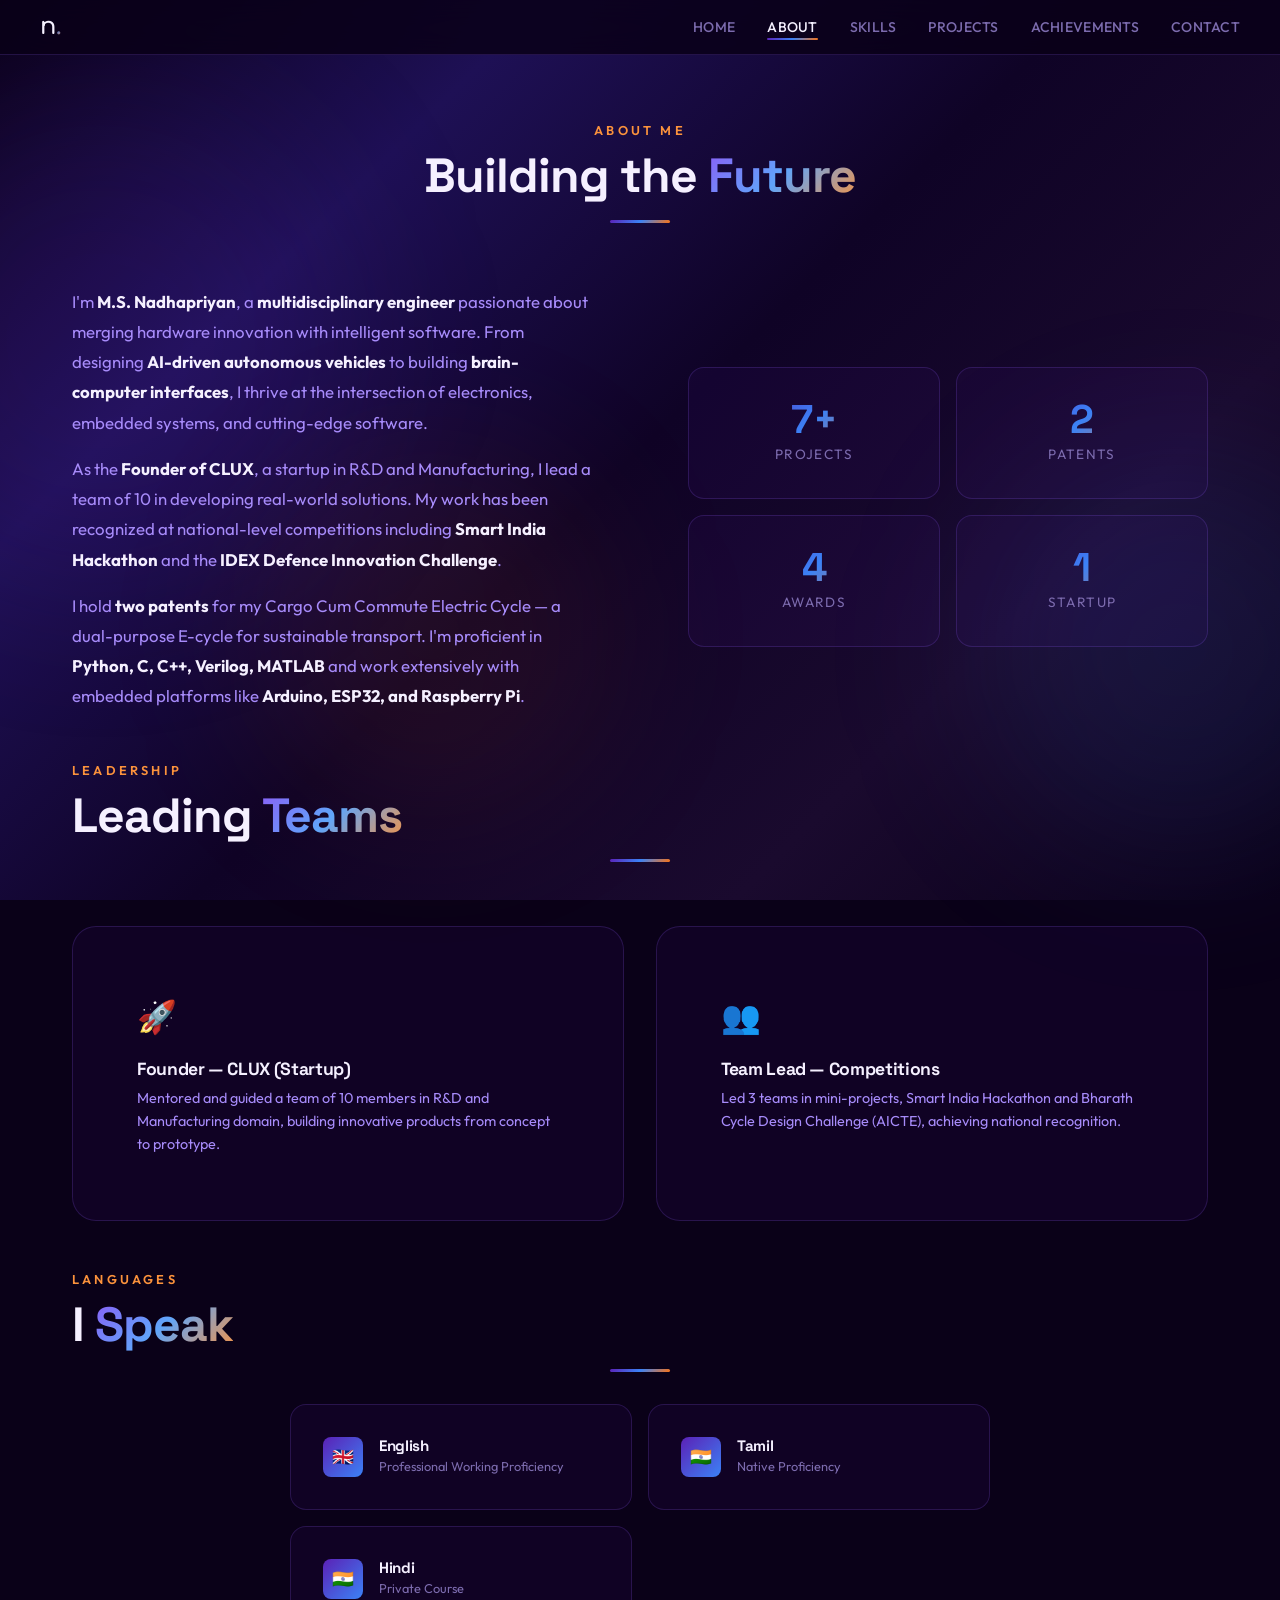
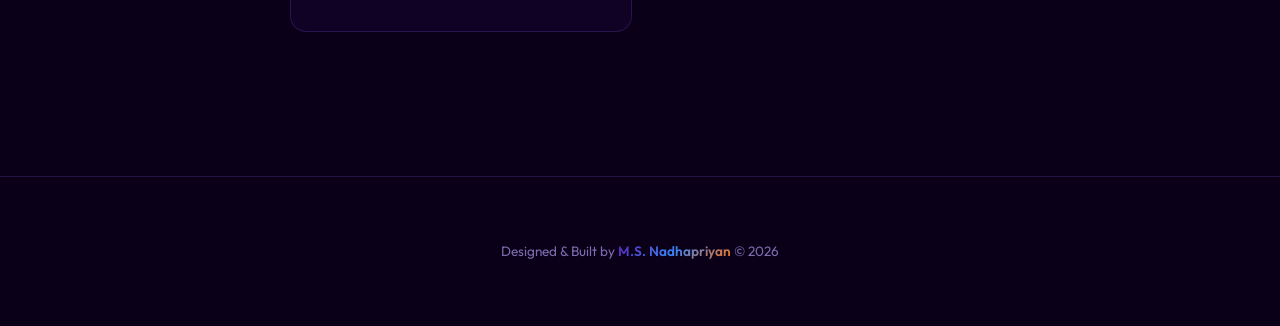
==== commit c37e9f77: "Added contact links and lowercase logo" ====
--- a/about.html
+++ b/about.html
@@ -17,7 +17,7 @@
 
   <nav class="nav scrolled" id="navbar" role="navigation" aria-label="Main Navigation">
     <div class="nav__inner">
-      <a href="index.html" class="nav__logo">N<span>.</span></a>
+      <a href="index.html" class="nav__logo">n<span>.</span></a>
       <ul class="nav__links" id="nav-links">
         <li><a href="index.html" class="nav__link">Home</a></li>
         <li><a href="about.html" class="nav__link active">About</a></li>
